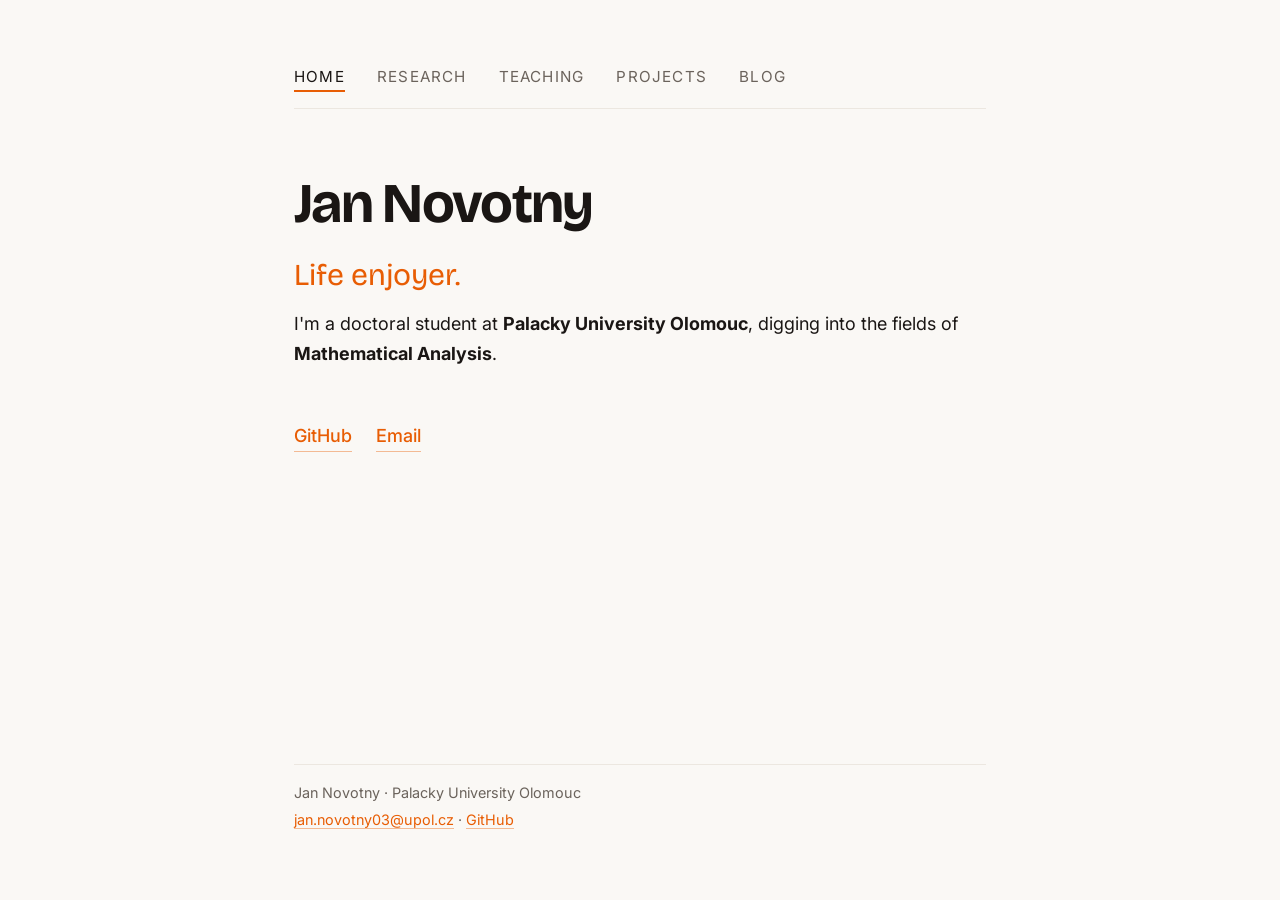
==== index.html @ 151b3a8a "Initial commit" ====
<!doctype html>
<html lang="en">
  <head>
    <meta charset="utf-8" />
    <meta name="viewport" content="width=device-width, initial-scale=1" />
    <title>Jan Novotny</title>
    <link rel="preconnect" href="https://fonts.googleapis.com" />
    <link rel="preconnect" href="https://fonts.gstatic.com" crossorigin />
    <link
      href="https://fonts.googleapis.com/css2?family=Bricolage+Grotesque:opsz,wght@12..96,400;12..96,600;12..96,700&family=Inter:wght@400;500;600&display=swap"
      rel="stylesheet"
    />
    <link rel="stylesheet" href="style.css" />
  </head>
  <body>
    <nav>
      <a href="index.html" class="active">Home</a>
      <a href="research.html">Research</a>
      <a href="teaching.html">Teaching</a>
      <a href="projects.html">Projects</a>
      <a href="blog.html">Blog</a>
    </nav>
    <h1>Jan Novotny</h1>
    <p class="tagline">Life enjoyer.</p>
    <p>
      I'm a doctoral student at <strong>Palacky University Olomouc</strong>,
      digging into the fields of <strong>Mathematical Analysis</strong>.
    </p>
    <p class="links">
      <a href="https://github.com/craftedbydoing">GitHub</a>
      <a href="mailto:jan.novotny@upol.cz">Email</a>
    </p>
    <footer>
      <p>Jan Novotny · Palacky University Olomouc</p>
      <p>
        <a href="mailto:jan.novotny03@upol.cz">jan.novotny03@upol.cz</a> ·
        <a href="https://github.com/craftedbydoing">GitHub</a>
      </p>
    </footer>
  </body>
</html>
---- style.css ----
/* ---------- 1. Reset ---------- */
*,
*::before,
*::after {
  box-sizing: border-box;
}
body,
h1,
h2,
h3,
p,
ul,
ol,
figure {
  margin: 0;
}
img {
  max-width: 100%;
  display: block;
}
/* ---------- 2. Tokens ---------- */
:root {
  --bg: #faf8f5;
  --surface: #ece7e0;
  --text: #1a1614;
  --muted: #6b635c;
  --accent: #e85d04;
  --accent-dark: #b84803;
  --accent2: #c9187e;
  --serif: "Bricolage Grotesque", Georgia, serif;
  --sans: "Inter", system-ui, sans-serif;
}
/* ---------- 3. Page layout ---------- */
body {
  min-height: 100vh;
  display: flex;
  flex-direction: column;
  background: var(--bg);
  color: var(--text);
  font-family: var(--sans);
  font-size: 18px;
  line-height: 1.7;
  max-width: 740px;
  margin: 0 auto;
  padding: 4rem 1.5rem;
}
/* ---------- 4. Typography ---------- */
h1 {
  font-family: var(--serif);
  font-size: 3.5rem;
  line-height: 1.1;
  margin: 0 0 1rem;
  font-weight: 700;
  letter-spacing: -0.03em;
}
h2 {
  position: relative;
  font-family: var(--serif);
  font-size: 1.6rem;
  padding-top: 0.6rem;
  margin-top: 2.5rem;
  letter-spacing: -0.03em;
}
h2::before {
  content: "";
  position: absolute;
  top: 0;
  left: 0;
  width: 5rem;
  height: 3px;
  background: var(--accent);
}
p {
  margin: 0 0 1.2rem;
}
/* ---------- 5. Links ---------- */
a {
  text-decoration: none;
  color: var(--accent);
}
a:focus-visible {
  outline: 2px solid var(--accent);
  outline-offset: 3px;
}
p a {
  border-bottom: 1px solid color-mix(in srgb, var(--accent) 40%, transparent);
}
p a:hover {
  border-bottom-color: var(--accent);
}
/* ---------- 6. Lists ---------- */
ul {
  list-style: none;
  padding-left: 0;
}
li {
  position: relative;
  padding-left: 1.4rem;
  margin-bottom: 0.4rem;
}
li a {
  color: var(--accent);
  font-weight: 500;
}
li a:hover {
  color: var(--accent-dark);
}
li::before {
  content: "▸";
  position: absolute;
  left: 0;
  color: var(--accent);
}
li a::after {
  content: "→";
  opacity: 0;
  display: inline-block;
  transition:
    opacity 0.15s ease,
    margin-left 0.15s ease;
}
li a:hover::after {
  opacity: 1;
  margin-left: 0.6rem;
}
/* ---------- 7. Nav ---------- */
nav {
  display: flex;
  gap: 2rem;
  margin-bottom: 4rem;
  border-bottom: 1px solid var(--surface);
  padding-bottom: 1rem;
}
nav a {
  font-family: var(--sans);
  font-size: 0.95rem;
  color: var(--muted);
  text-transform: uppercase;
  letter-spacing: 0.08em;
  transition: color 0.15s ease;
}
nav a.active {
  color: var(--text);
  border-bottom: 2px solid var(--accent);
}
nav a:hover {
  color: var(--accent);
}
/* ---------- 8. Footer ---------- */
footer {
  margin-top: auto;
  padding-top: 1rem;
  border-top: 1px solid var(--surface);
  color: var(--muted);
  font-size: 0.9rem;
}
footer p {
  margin-bottom: 0.2rem;
}
/* ---- classes ---- */
.tagline {
  font-family: var(--serif);
  font-size: 1.9rem;
  color: var(--accent);
  margin-bottom: 0.4rem;
}
.course-meta {
  color: var(--muted);
  font-size: 0.95rem;
  margin-top: -0.4rem;
}
.links {
  display: flex;
  gap: 1.5rem;
  margin-top: 2rem;
}
/* GitHub / Email */
.links a {
  font-weight: 500;
}
.links a:hover {
  color: var(--accent-dark);
}
/* --- cards --- */
.cards {
  display: flex;
  flex-direction: column;
  gap: 1.5rem;
  margin: 1.5rem 0;
}
.card {
  background: var(--surface);
  padding: 1.5rem 1.75rem 1.75rem;
  border-radius: 4px;
}
.card h2 {
  margin-top: 0;
  padding-top: 0;
  font-size: 1.35rem;
  /* color: var(--accent); */
}
.card h2::before {
  display: none;
}
.card-meta {
  color: var(--muted);
  font-size: 0.9rem;
  margin-bottom: 0.2rem;
}
.card-link {
  display: inline-block;
  font-weight: 500;
  margin-top: 1rem;
  border-bottom: 1px solid color-mix(in srgb, var(--accent) 40%, transparent);
}
.card-link:hover {
  color: var(--accent-dark);
  border-bottom-color: var(--accent);
}

/* ---------- Mobile ---------- */
@media (max-width: 600px) {
  body {
    padding: 2rem 1.25rem;
    font-size: 17px;
  }
  h1 {
    font-size: 2.4rem;
  }
  nav {
    justify-content: center;
    flex-wrap: wrap;
    gap: 1rem 1.25rem;
    margin-bottom: 2.5rem;
  }
  li a {
    padding: 0.6rem 0.3rem;
  }
  nav a {
    padding: 0.4rem 0;
  }
  .card {
    padding: 1.25rem 1.25rem 1.5rem;
  }
}
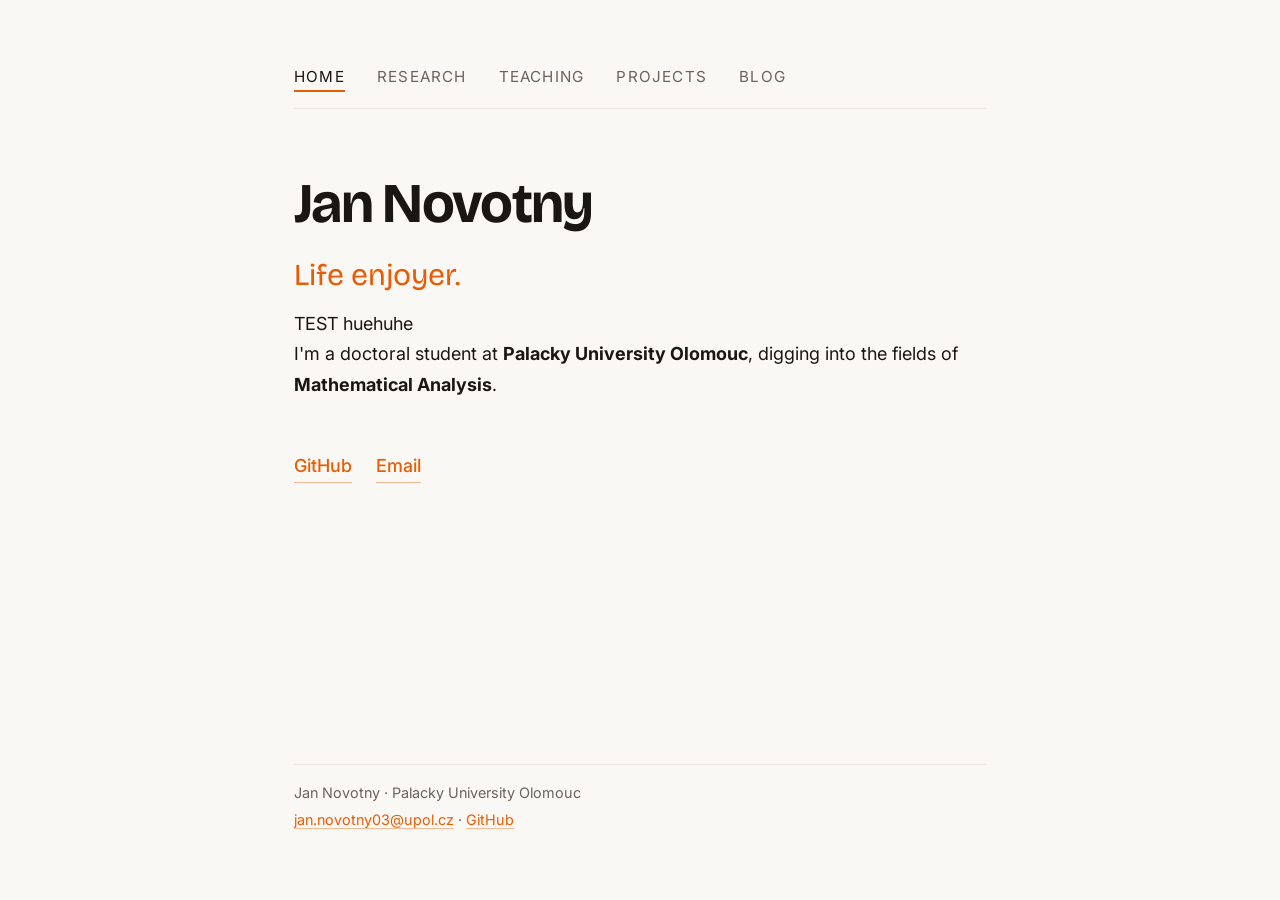
==== commit 6e17e346: "test deployment" ====
--- a/index.html
+++ b/index.html
@@ -22,6 +22,7 @@
     </nav>
     <h1>Jan Novotny</h1>
     <p class="tagline">Life enjoyer.</p>
+    TEST huehuhe
     <p>
       I'm a doctoral student at <strong>Palacky University Olomouc</strong>,
       digging into the fields of <strong>Mathematical Analysis</strong>.
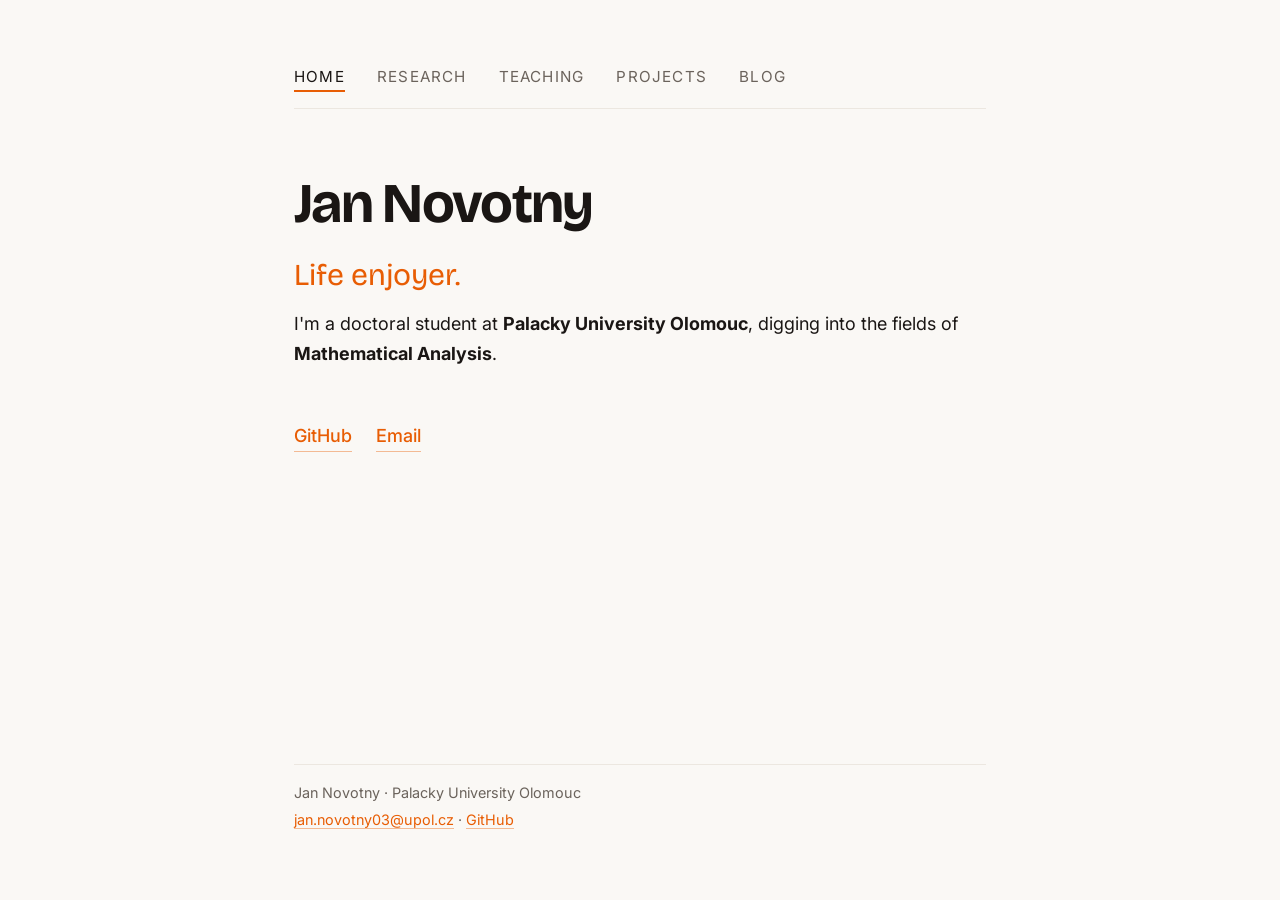
==== commit cb647bfb: "test redo - works like a charm" ====
--- a/index.html
+++ b/index.html
@@ -22,7 +22,6 @@
     </nav>
     <h1>Jan Novotny</h1>
     <p class="tagline">Life enjoyer.</p>
-    TEST huehuhe
     <p>
       I'm a doctoral student at <strong>Palacky University Olomouc</strong>,
       digging into the fields of <strong>Mathematical Analysis</strong>.
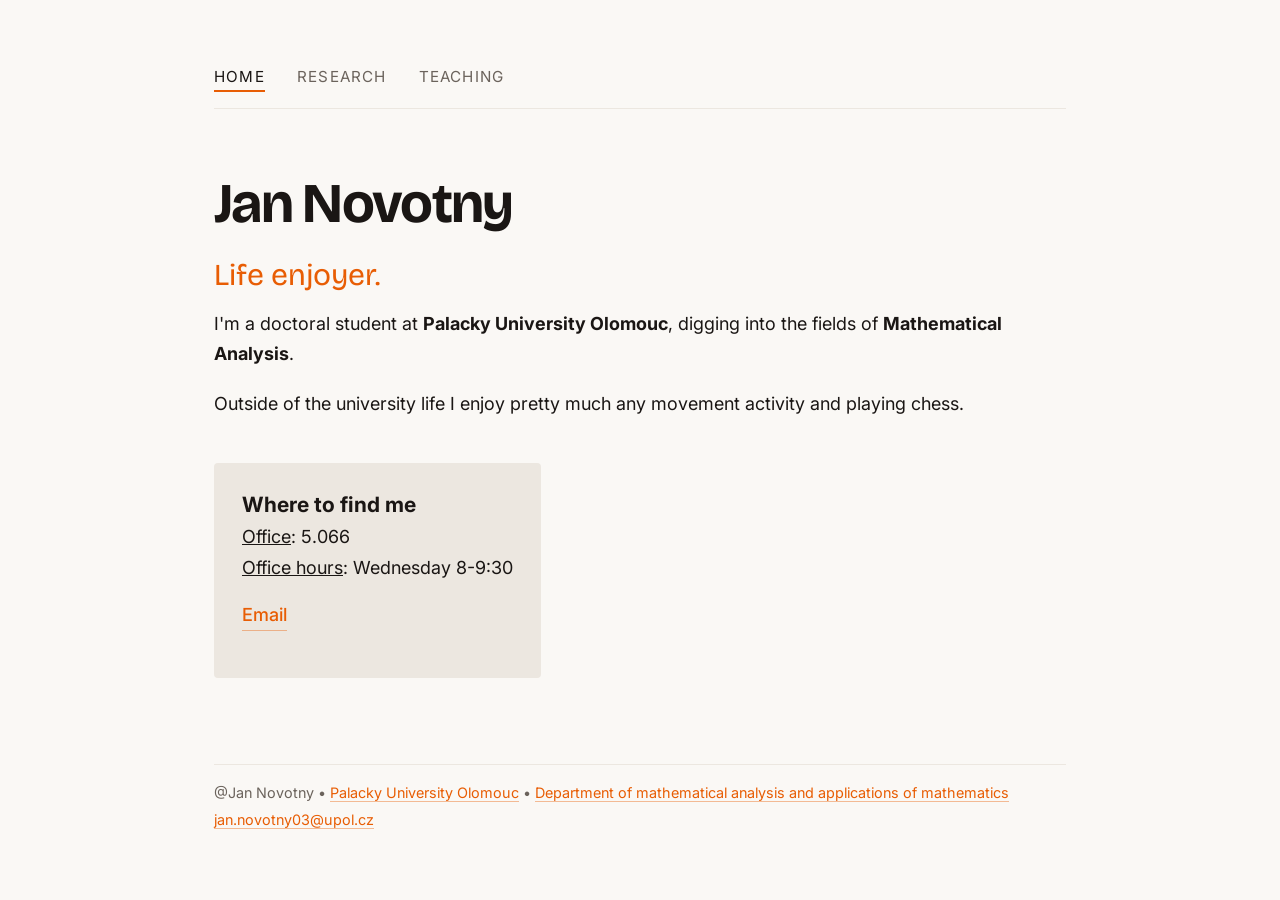
==== commit f21c5290: "Big upragos" ====
--- a/index.html
+++ b/index.html
@@ -6,6 +6,7 @@
     <title>Jan Novotny</title>
     <link rel="preconnect" href="https://fonts.googleapis.com" />
     <link rel="preconnect" href="https://fonts.gstatic.com" crossorigin />
+    <link rel="icon" href="data:image/svg+xml,<svg xmlns=%22http://www.w3.org/2000/svg%22 viewBox=%220 0 100 100%22><text y=%22.9em%22 font-size=%2290%22>🚀</text></svg>">
     <link
       href="https://fonts.googleapis.com/css2?family=Bricolage+Grotesque:opsz,wght@12..96,400;12..96,600;12..96,700&family=Inter:wght@400;500;600&display=swap"
       rel="stylesheet"
@@ -17,8 +18,8 @@
       <a href="index.html" class="active">Home</a>
       <a href="research.html">Research</a>
       <a href="teaching.html">Teaching</a>
-      <a href="projects.html">Projects</a>
-      <a href="blog.html">Blog</a>
+      <!-- <a href="projects.html">Projects</a>
+      <a href="blog.html">Blog</a> -->
     </nav>
     <h1>Jan Novotny</h1>
     <p class="tagline">Life enjoyer.</p>
@@ -26,15 +27,22 @@
       I'm a doctoral student at <strong>Palacky University Olomouc</strong>,
       digging into the fields of <strong>Mathematical Analysis</strong>.
     </p>
-    <p class="links">
-      <a href="https://github.com/craftedbydoing">GitHub</a>
-      <a href="mailto:jan.novotny@upol.cz">Email</a>
-    </p>
+    <p>Outside of the university life I enjoy pretty much any movement activity and playing chess.</p>
+    <div class="cards">
+      <article class="card">
+        <h3>Where to find me</h3>
+        <p>
+          <u>Office</u>: 5.066 <br>
+          <u>Office hours</u>: Wednesday 8-9:30 <br>
+          <a href="mailto:jan.novotny@upol.cz" class="card-link">Email</a>
+        </p>
+      </article>
+    </div>
     <footer>
-      <p>Jan Novotny · Palacky University Olomouc</p>
+      <p>@Jan Novotny • <a href="https://www.upol.cz/">Palacky University Olomouc</a> • <a href="https://kma.upol.cz/">Department of mathematical analysis and applications of mathematics</a></p>
       <p>
-        <a href="mailto:jan.novotny03@upol.cz">jan.novotny03@upol.cz</a> ·
-        <a href="https://github.com/craftedbydoing">GitHub</a>
+        <a href="mailto:jan.novotny03@upol.cz">jan.novotny03@upol.cz</a>
+        <!-- <a href="https://github.com/craftedbydoing">GitHub</a> -->
       </p>
     </footer>
   </body>
--- a/style.css
+++ b/style.css
@@ -40,7 +40,7 @@
   font-family: var(--sans);
   font-size: 18px;
   line-height: 1.7;
-  max-width: 740px;
+  max-width: 900px;
   margin: 0 auto;
   padding: 4rem 1.5rem;
 }
@@ -58,7 +58,7 @@
   font-family: var(--serif);
   font-size: 1.6rem;
   padding-top: 0.6rem;
-  margin-top: 2.5rem;
+  margin-top: 1rem;
   letter-spacing: -0.03em;
 }
 h2::before {
@@ -185,6 +185,7 @@
 .cards {
   display: flex;
   flex-direction: column;
+  align-items: flex-start;
   gap: 1.5rem;
   margin: 1.5rem 0;
 }
@@ -216,6 +217,15 @@
 .card-link:hover {
   color: var(--accent-dark);
   border-bottom-color: var(--accent);
+}
+.teaching-info{
+  display: flex;
+  flex-direction: row;
+  flex-wrap: wrap;
+  /* justify-content: ; */
+  gap: 8rem;
+  /* justify-content: space-evenly; */
+  
 }
 
 /* ---------- Mobile ---------- */
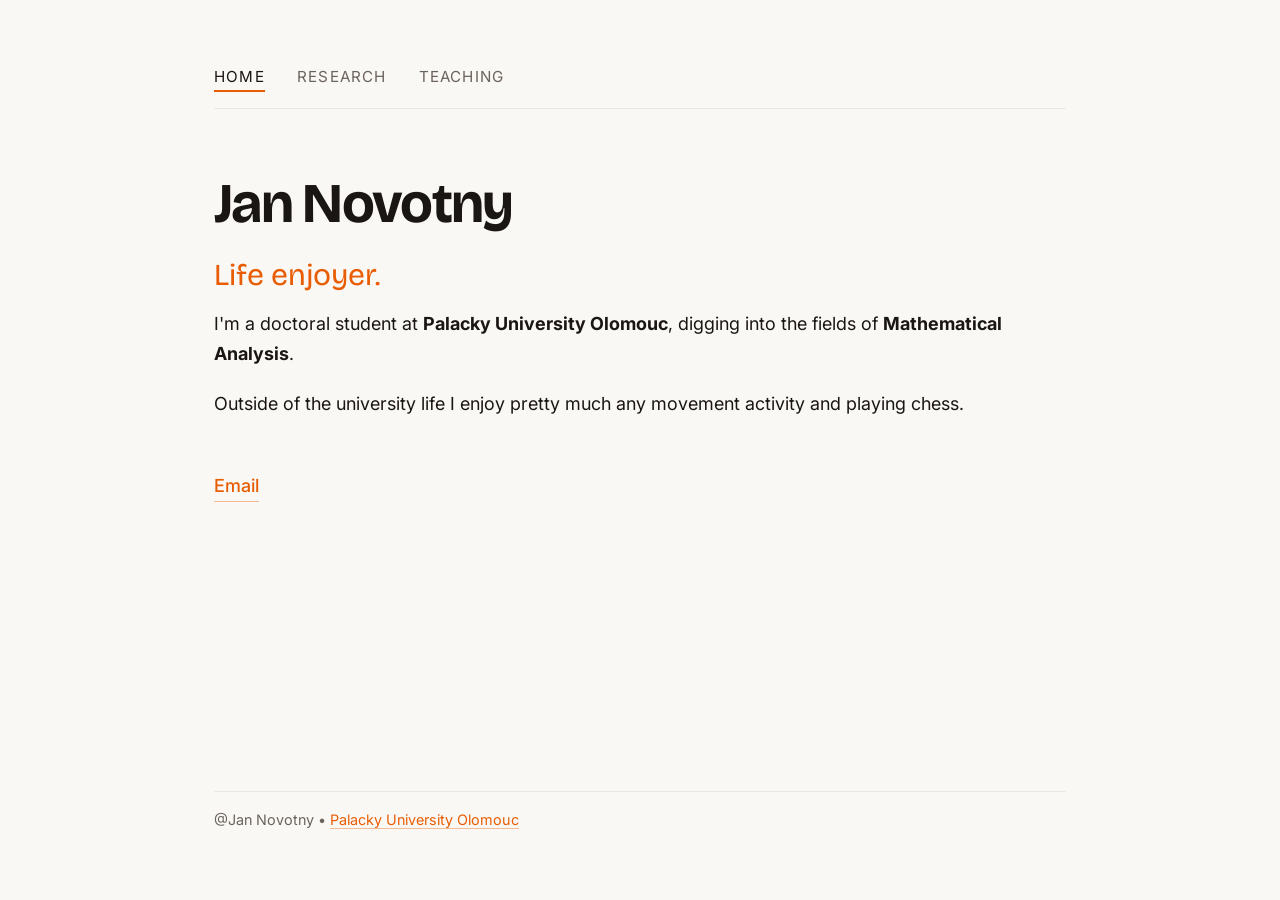
==== commit f2c1fd56: "Overall maintance" ====
--- a/index.html
+++ b/index.html
@@ -28,22 +28,27 @@
       digging into the fields of <strong>Mathematical Analysis</strong>.
     </p>
     <p>Outside of the university life I enjoy pretty much any movement activity and playing chess.</p>
-    <div class="cards">
+    <!-- <div class="cards">
       <article class="card">
-        <h3>Where to find me</h3>
-        <p>
-          <u>Office</u>: 5.066 <br>
-          <u>Office hours</u>: Wednesday 8-9:30 <br>
-          <a href="mailto:jan.novotny@upol.cz" class="card-link">Email</a>
-        </p>
+        <div class="card-info">
+          <h2>Contact info</h2>
+            <p><a href="https://kma.upol.cz/">Department of mathematical analysis and applications of mathematics</a></p>
+            <p>Faculty of science</p>
+            <a href="mailto:jan.novotny@upol.cz" class="card-link">Email</a>
+          </ul>
+        </div>
       </article>
-    </div>
+    </div> -->
+    <p class="links">
+      <a href="mailto:jan.novotny@upol.cz">Email</a>
+    </p>
     <footer>
-      <p>@Jan Novotny • <a href="https://www.upol.cz/">Palacky University Olomouc</a> • <a href="https://kma.upol.cz/">Department of mathematical analysis and applications of mathematics</a></p>
-      <p>
-        <a href="mailto:jan.novotny03@upol.cz">jan.novotny03@upol.cz</a>
+      <p>@Jan Novotny • <a href="https://www.upol.cz/">Palacky University Olomouc</a></p>
+      <!-- • <a href="https://kma.upol.cz/">Department of mathematical analysis and applications of mathematics</a> -->
+      <!-- <p> -->
+        <!-- <a href="mailto:jan.novotny03@upol.cz">jan.novotny03@upol.cz</a> -->
         <!-- <a href="https://github.com/craftedbydoing">GitHub</a> -->
-      </p>
+      <!-- </p> -->
     </footer>
   </body>
 </html>
--- a/style.css
+++ b/style.css
@@ -223,8 +223,8 @@
   flex-direction: row;
   flex-wrap: wrap;
   /* justify-content: ; */
-  gap: 8rem;
-  /* justify-content: space-evenly; */
+  gap: 10%;
+  justify-content: start;
   
 }
 
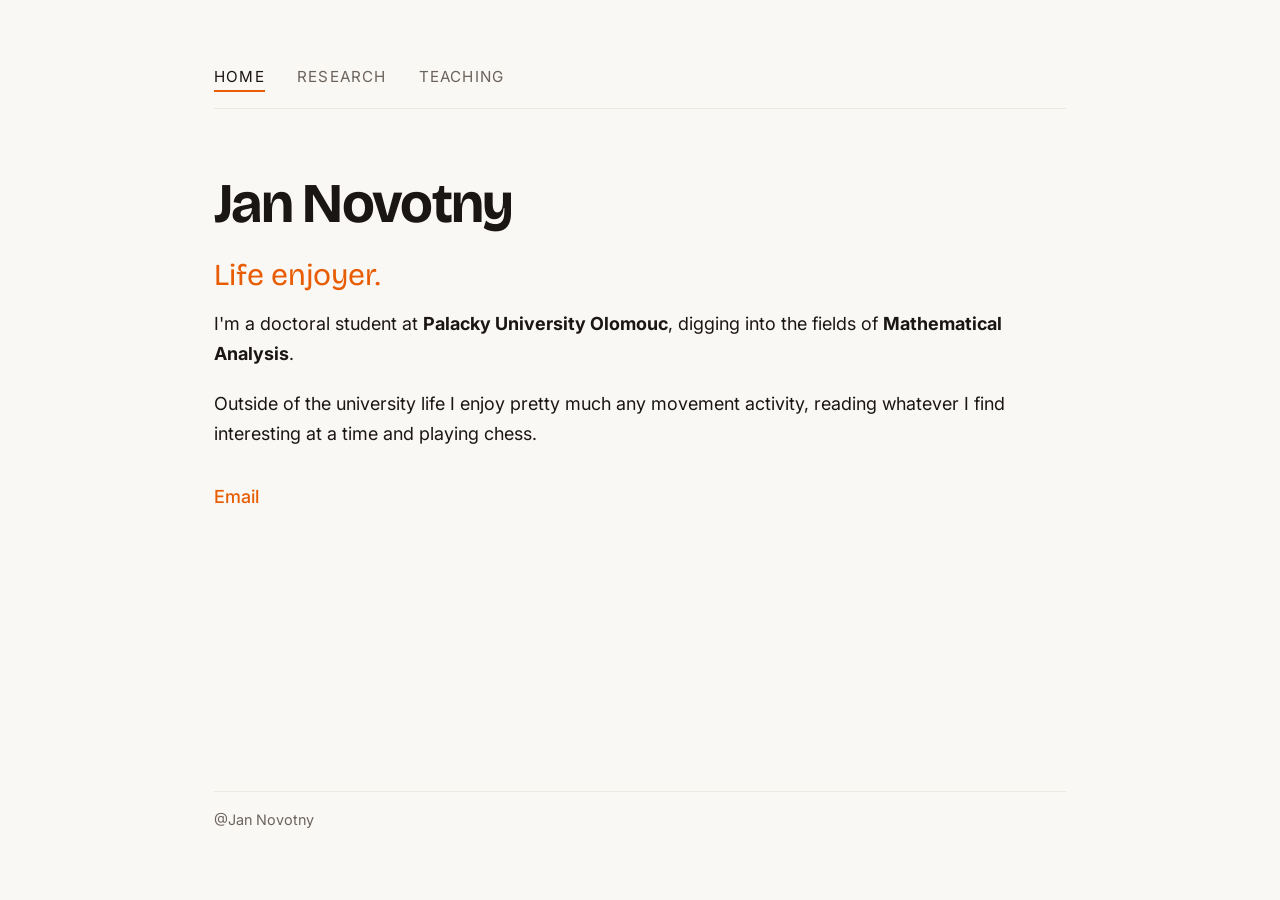
==== commit a74352b5: "Maintance" ====
--- a/index.html
+++ b/index.html
@@ -6,7 +6,10 @@
     <title>Jan Novotny</title>
     <link rel="preconnect" href="https://fonts.googleapis.com" />
     <link rel="preconnect" href="https://fonts.gstatic.com" crossorigin />
-    <link rel="icon" href="data:image/svg+xml,<svg xmlns=%22http://www.w3.org/2000/svg%22 viewBox=%220 0 100 100%22><text y=%22.9em%22 font-size=%2290%22>🚀</text></svg>">
+    <link
+      rel="icon"
+      href="data:image/svg+xml,<svg xmlns=%22http://www.w3.org/2000/svg%22 viewBox=%220 0 100 100%22><text y=%22.9em%22 font-size=%2290%22>🚀</text></svg>"
+    />
     <link
       href="https://fonts.googleapis.com/css2?family=Bricolage+Grotesque:opsz,wght@12..96,400;12..96,600;12..96,700&family=Inter:wght@400;500;600&display=swap"
       rel="stylesheet"
@@ -21,34 +24,27 @@
       <!-- <a href="projects.html">Projects</a>
       <a href="blog.html">Blog</a> -->
     </nav>
-    <h1>Jan Novotny</h1>
-    <p class="tagline">Life enjoyer.</p>
-    <p>
-      I'm a doctoral student at <strong>Palacky University Olomouc</strong>,
-      digging into the fields of <strong>Mathematical Analysis</strong>.
-    </p>
-    <p>Outside of the university life I enjoy pretty much any movement activity and playing chess.</p>
-    <!-- <div class="cards">
-      <article class="card">
-        <div class="card-info">
-          <h2>Contact info</h2>
-            <p><a href="https://kma.upol.cz/">Department of mathematical analysis and applications of mathematics</a></p>
-            <p>Faculty of science</p>
-            <a href="mailto:jan.novotny@upol.cz" class="card-link">Email</a>
-          </ul>
-        </div>
-      </article>
-    </div> -->
-    <p class="links">
-      <a href="mailto:jan.novotny@upol.cz">Email</a>
-    </p>
+    <div class="hero">
+      <div class="hero-text">
+        <h1>Jan Novotny</h1>
+        <p class="tagline">Life enjoyer.</p>
+        <p>
+          I'm a doctoral student at <strong>Palacky University Olomouc</strong>,
+          digging into the fields of <strong>Mathematical Analysis</strong>.
+        </p>
+        <p>
+          Outside of the university life I enjoy pretty much any movement
+          activity, reading whatever I find interesting at a time and playing
+          chess.
+        </p>
+        <p class="links">
+          <a href="mailto:jan.novotny03@upol.cz">Email</a>
+        </p>
+      </div>
+      <!-- <img src="files/me-myself-and-I.jpg" alt="Jan Novotny" class="portrait" /> -->
+    </div>
     <footer>
-      <p>@Jan Novotny • <a href="https://www.upol.cz/">Palacky University Olomouc</a></p>
-      <!-- • <a href="https://kma.upol.cz/">Department of mathematical analysis and applications of mathematics</a> -->
-      <!-- <p> -->
-        <!-- <a href="mailto:jan.novotny03@upol.cz">jan.novotny03@upol.cz</a> -->
-        <!-- <a href="https://github.com/craftedbydoing">GitHub</a> -->
-      <!-- </p> -->
+      <p>@Jan Novotny</p>
     </footer>
   </body>
 </html>
--- a/style.css
+++ b/style.css
@@ -177,6 +177,7 @@
 /* GitHub / Email */
 .links a {
   font-weight: 500;
+  border-bottom: none;
 }
 .links a:hover {
   color: var(--accent-dark);
@@ -218,14 +219,33 @@
   color: var(--accent-dark);
   border-bottom-color: var(--accent);
 }
-.teaching-info{
+.teaching-columns {
+  display: flex;
+  gap: 10%;
+}
+.teaching-info {
   display: flex;
   flex-direction: row;
   flex-wrap: wrap;
   /* justify-content: ; */
   gap: 10%;
   justify-content: start;
-  
+}
+
+.hero {
+  display: flex;
+  gap: 3rem;
+  align-items: center;
+}
+.hero-text {
+  flex: 1;
+}
+.portrait {
+  width: 240px;
+  aspect-ratio: 4 / 5;
+  object-fit: cover;
+  border-radius: 4px;
+  flex-shrink: 0;
 }
 
 /* ---------- Mobile ---------- */
@@ -252,4 +272,15 @@
   .card {
     padding: 1.25rem 1.25rem 1.5rem;
   }
-}
+  .hero {
+    flex-direction: column-reverse;
+    align-items: flex-start;
+    gap: 1.5rem;
+  }
+  .portrait {
+    width: 160px;
+  }
+  .teaching-columns {
+    flex-direction: column-reverse;
+  }
+}
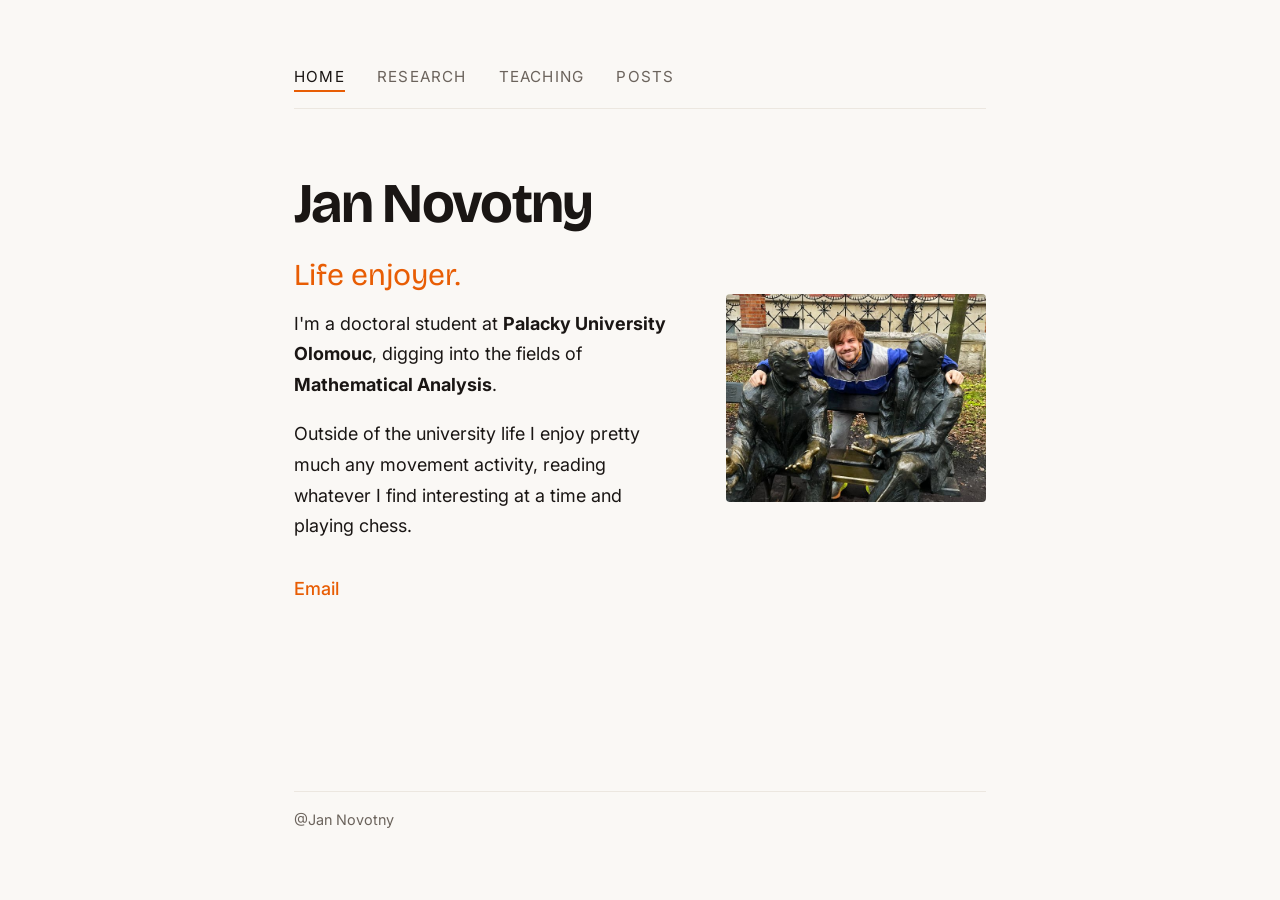
==== commit 7605472d: "Big maintance; added Posts" ====
--- a/index.html
+++ b/index.html
@@ -21,8 +21,8 @@
       <a href="index.html" class="active">Home</a>
       <a href="research.html">Research</a>
       <a href="teaching.html">Teaching</a>
-      <!-- <a href="projects.html">Projects</a>
-      <a href="blog.html">Blog</a> -->
+      <!-- <a href="../projects.html">Projects</a> -->
+      <a href="../posts.html">Posts</a>
     </nav>
     <div class="hero">
       <div class="hero-text">
@@ -41,7 +41,11 @@
           <a href="mailto:jan.novotny03@upol.cz">Email</a>
         </p>
       </div>
-      <!-- <img src="files/me-myself-and-I.jpg" alt="Jan Novotny" class="portrait" /> -->
+      <img
+        src="files/figs/me-Banach-Nikodym-and-I.jpg"
+        alt="Jan Novotny"
+        class="portrait"
+      />
     </div>
     <footer>
       <p>@Jan Novotny</p>
--- a/style.css
+++ b/style.css
@@ -40,7 +40,7 @@
   font-family: var(--sans);
   font-size: 18px;
   line-height: 1.7;
-  max-width: 900px;
+  max-width: 740px;
   margin: 0 auto;
   padding: 4rem 1.5rem;
 }
@@ -241,11 +241,51 @@
   flex: 1;
 }
 .portrait {
-  width: 240px;
-  aspect-ratio: 4 / 5;
+  width: 260px;
+  aspect-ratio: 5 / 4;
   object-fit: cover;
   border-radius: 4px;
   flex-shrink: 0;
+}
+/* ---------- Blog ---------- */
+.posts {
+  display: flex;
+  flex-direction: column;
+  margin-top: 2rem;
+}
+.post {
+  display: grid;
+  grid-template-columns: 7rem 1fr;
+  gap: 1.5rem;
+  padding: 1.5rem 0;
+  border-top: 1px solid var(--surface);
+}
+.post time {
+  color: var(--muted);
+  font-size: 0.9rem;
+  padding-top: 0.25rem;
+}
+.post h2 {
+  margin: 0 0 0.3rem;
+  padding: 0;
+  font-size: 1.35rem;
+}
+.post h2::before {
+  display: none;
+}
+.post h2 a {
+  color: var(--text);
+  transition: color 0.15s ease;
+}
+.post h2 a:hover {
+  color: var(--accent);
+}
+.post p {
+  margin-bottom: 0.3rem;
+}
+.post-meta {
+  color: var(--muted);
+  font-size: 0.85rem;
 }
 
 /* ---------- Mobile ---------- */
@@ -278,9 +318,13 @@
     gap: 1.5rem;
   }
   .portrait {
-    width: 160px;
+    width: 200px;
   }
   .teaching-columns {
     flex-direction: column-reverse;
   }
-}
+  .post {
+    grid-template-columns: 1fr;
+    gap: 0.2rem;
+  }
+}
